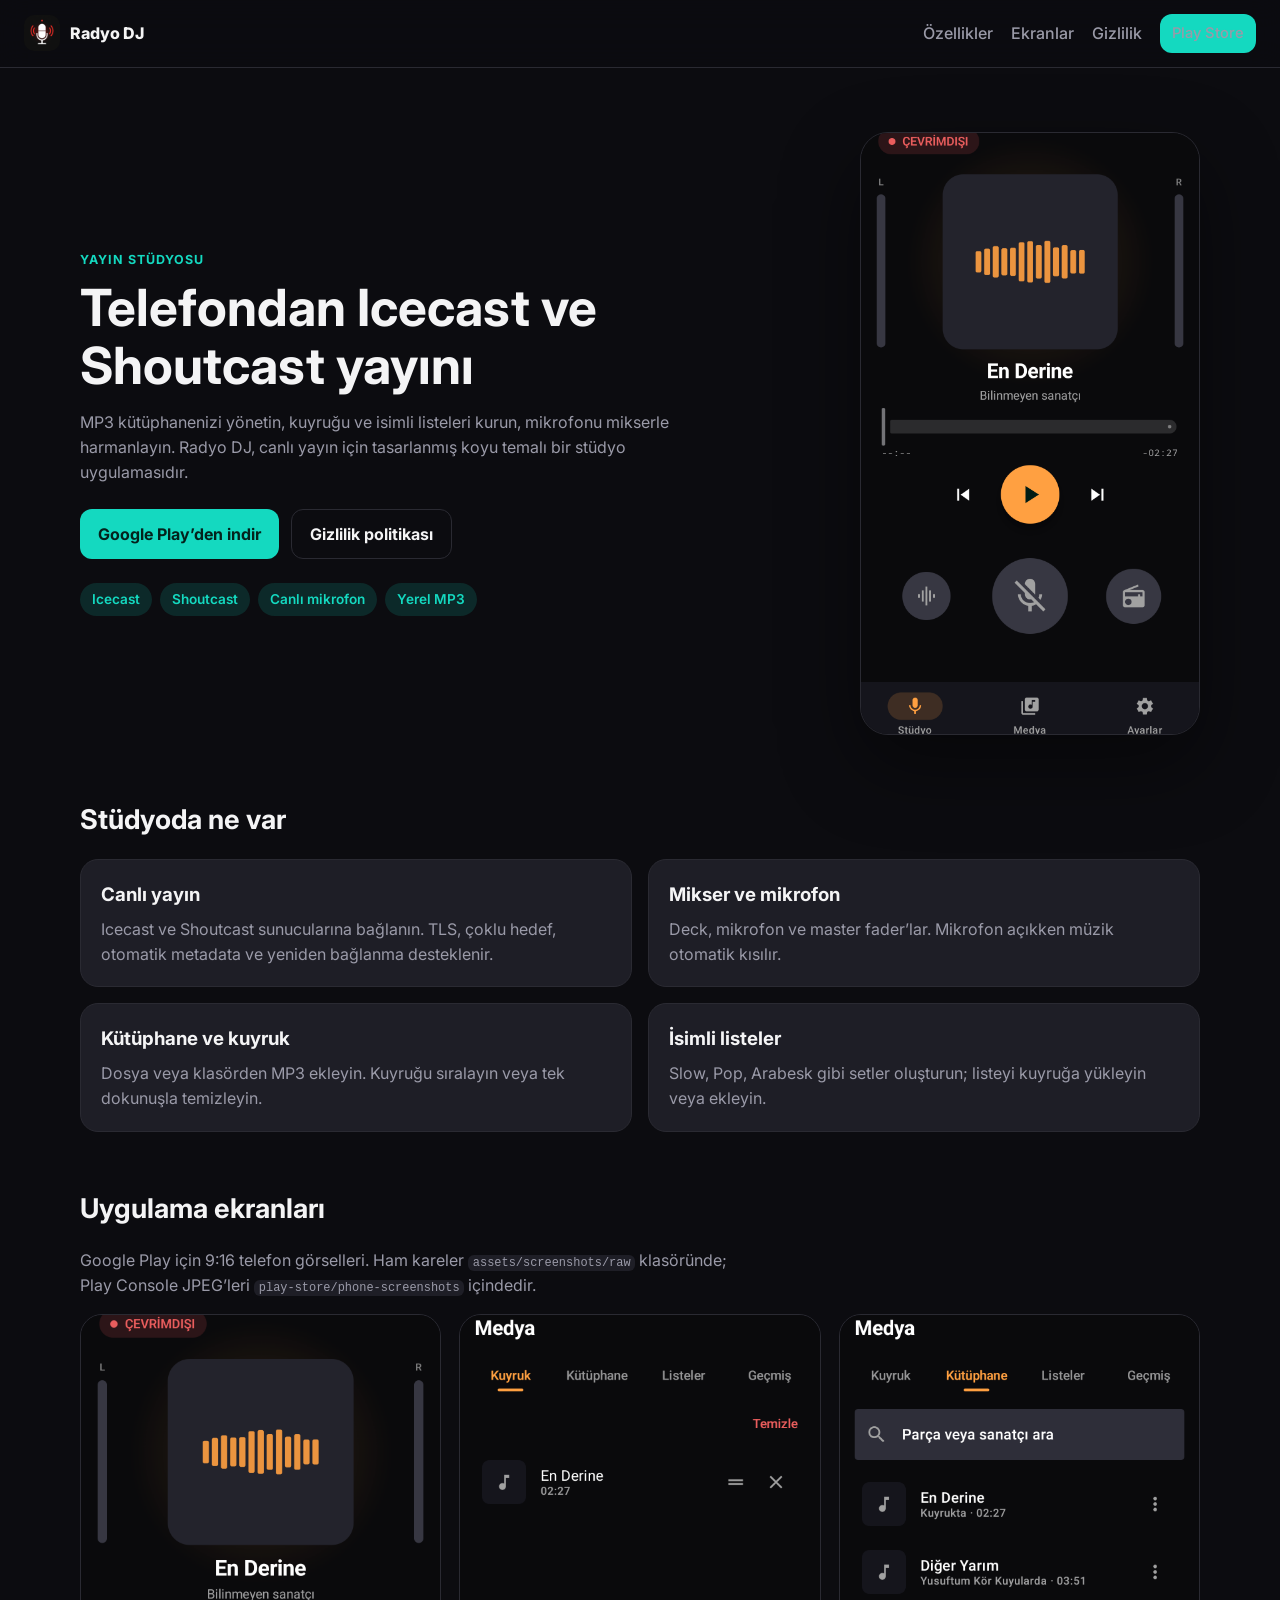
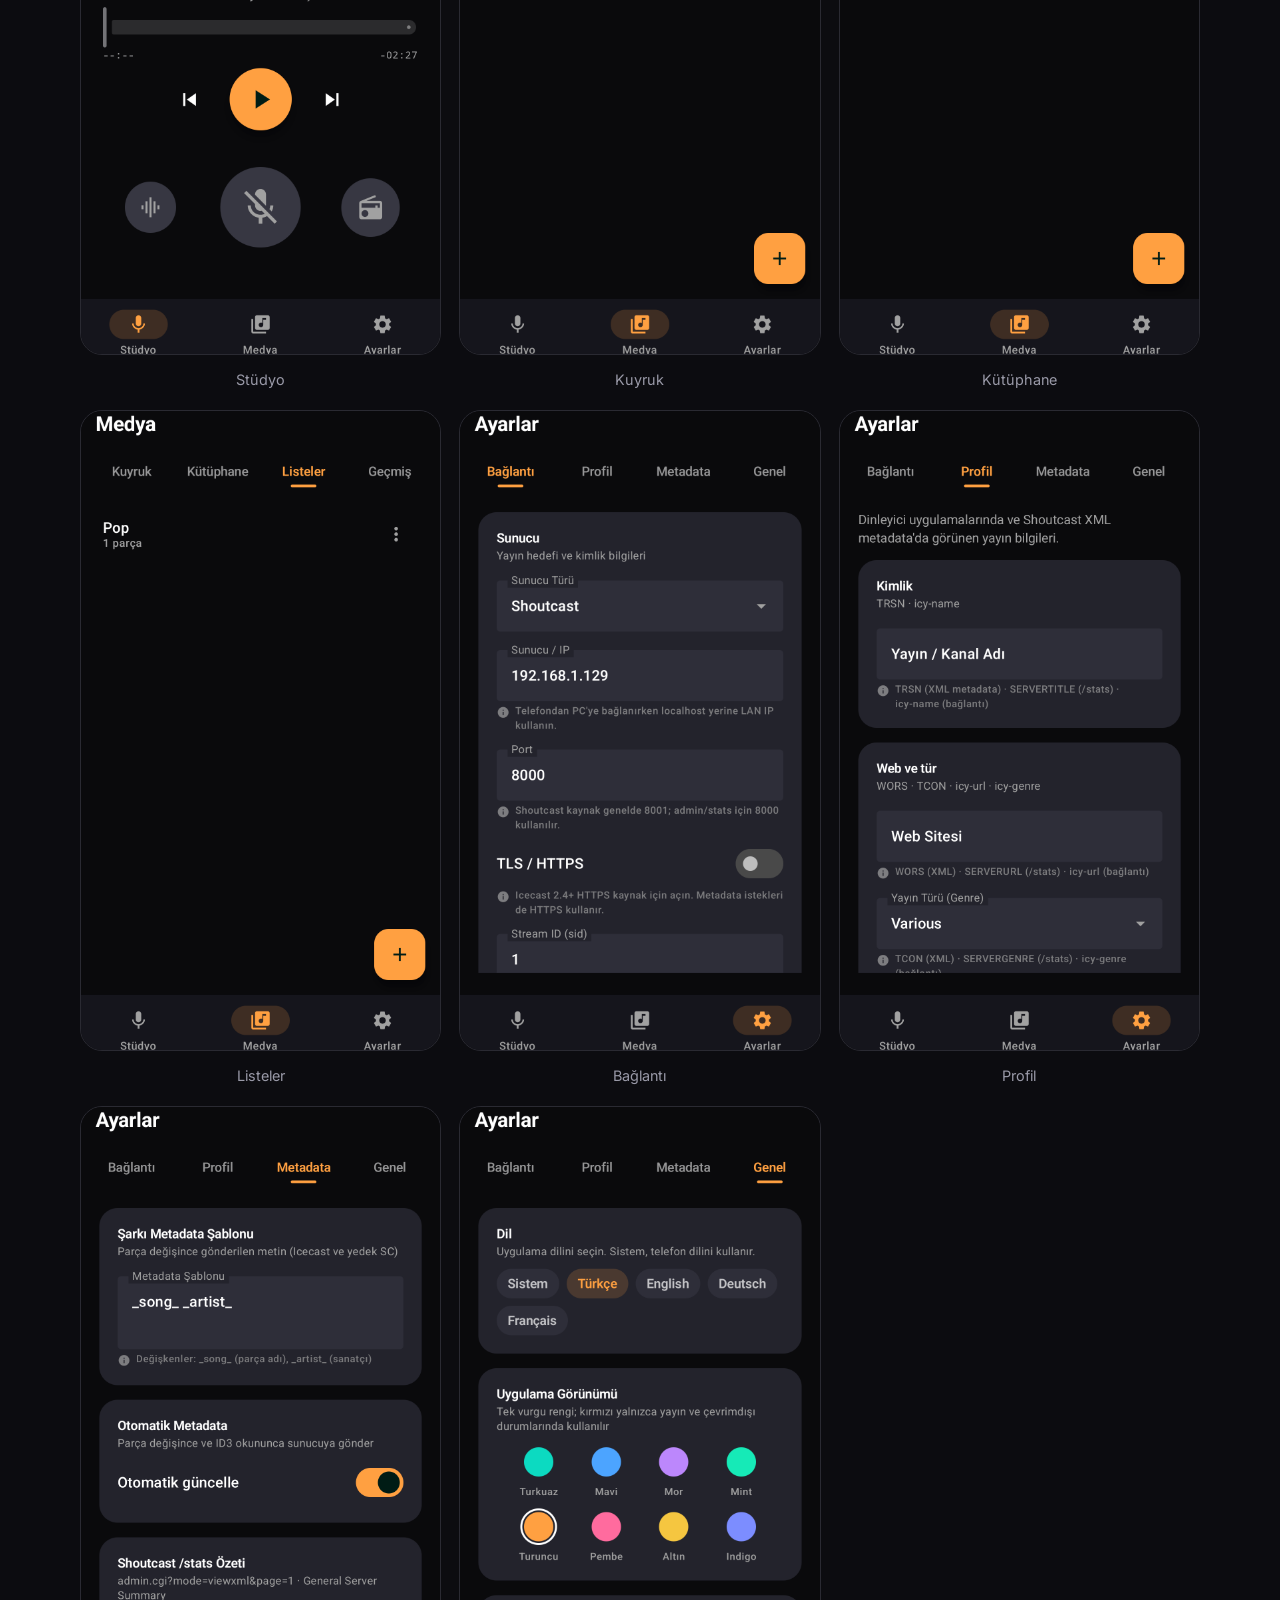
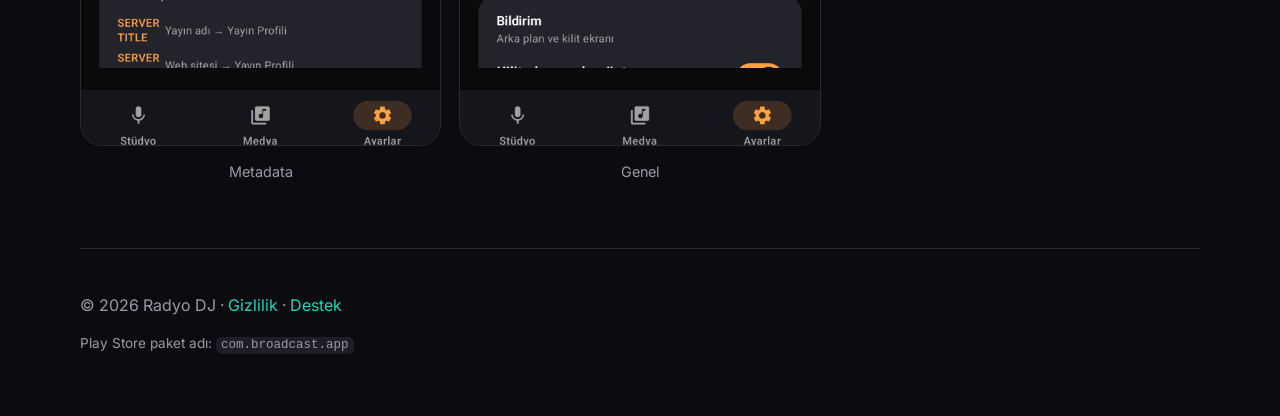
==== index.html @ fffd45af "Add Play Store landing page, privacy policy, and app screenshots. Co-authored-by: Cursor <cursoragen" ====
<!DOCTYPE html>
<html lang="tr">
<head>
  <meta charset="UTF-8" />
  <meta name="viewport" content="width=device-width, initial-scale=1" />
  <title>Radyo DJ — Icecast ve Shoutcast yayın stüdyosu</title>
  <meta name="description" content="Radyo DJ ile telefondan Icecast ve Shoutcast yayını yapın. Kütüphane, kuyruk, isimli listeler, canlı mikrofon ve mikser tek uygulamada." />
  <meta name="theme-color" content="#121214" />
  <link rel="icon" href="assets/brand/icon-round.png" />
  <link rel="apple-touch-icon" href="assets/brand/icon-512.png" />
  <link rel="preconnect" href="https://fonts.googleapis.com" />
  <link rel="preconnect" href="https://fonts.gstatic.com" crossorigin />
  <link href="https://fonts.googleapis.com/css2?family=Inter:wght@400;500;600;700;800&display=swap" rel="stylesheet" />
  <link rel="stylesheet" href="styles.css" />
</head>
<body>
  <header class="nav">
    <a class="brand" href="./">
      <img src="assets/brand/icon-round.png" width="36" height="36" alt="" />
      <span>Radyo DJ</span>
    </a>
    <nav>
      <a href="#ozellikler">Özellikler</a>
      <a href="#ekranlar">Ekranlar</a>
      <a href="privacy.html">Gizlilik</a>
      <a class="btn btn-small" href="#indir">Play Store</a>
    </nav>
  </header>

  <main>
    <section class="hero">
      <div class="hero-copy">
        <p class="eyebrow">Yayın stüdyosu</p>
        <h1>Telefondan Icecast ve Shoutcast yayını</h1>
        <p class="lede">
          MP3 kütüphanenizi yönetin, kuyruğu ve isimli listeleri kurun, mikrofonu mikserle harmanlayın.
          Radyo DJ, canlı yayın için tasarlanmış koyu temalı bir stüdyo uygulamasıdır.
        </p>
        <div class="hero-actions">
          <a class="btn" id="indir" href="https://play.google.com/store/apps/details?id=com.broadcast.app">Google Play’den indir</a>
          <a class="btn btn-ghost" href="privacy.html">Gizlilik politikası</a>
        </div>
        <ul class="pills">
          <li>Icecast</li>
          <li>Shoutcast</li>
          <li>Canlı mikrofon</li>
          <li>Yerel MP3</li>
        </ul>
      </div>
      <div class="hero-art">
        <img src="assets/screenshots/playstore/01-studio.png" alt="Radyo DJ stüdyo ekranı" />
      </div>
    </section>

    <section id="ozellikler" class="features">
      <h2>Stüdyoda ne var</h2>
      <div class="grid">
        <article>
          <h3>Canlı yayın</h3>
          <p>Icecast ve Shoutcast sunucularına bağlanın. TLS, çoklu hedef, otomatik metadata ve yeniden bağlanma desteklenir.</p>
        </article>
        <article>
          <h3>Mikser ve mikrofon</h3>
          <p>Deck, mikrofon ve master fader’lar. Mikrofon açıkken müzik otomatik kısılır.</p>
        </article>
        <article>
          <h3>Kütüphane ve kuyruk</h3>
          <p>Dosya veya klasörden MP3 ekleyin. Kuyruğu sıralayın veya tek dokunuşla temizleyin.</p>
        </article>
        <article>
          <h3>İsimli listeler</h3>
          <p>Slow, Pop, Arabesk gibi setler oluşturun; listeyi kuyruğa yükleyin veya ekleyin.</p>
        </article>
      </div>
    </section>

    <section id="ekranlar" class="shots">
      <h2>Uygulama ekranları</h2>
      <p class="section-lead">Google Play için 9:16 telefon görselleri. Ham kareler <code>assets/screenshots/raw</code> klasöründe; Play Console JPEG’leri <code>play-store/phone-screenshots</code> içindedir.</p>
      <div class="shot-row">
        <figure>
          <img src="assets/screenshots/playstore/01-studio.png" alt="Stüdyo" />
          <figcaption>Stüdyo</figcaption>
        </figure>
        <figure>
          <img src="assets/screenshots/playstore/02-media-queue.png" alt="Kuyruk" />
          <figcaption>Kuyruk</figcaption>
        </figure>
        <figure>
          <img src="assets/screenshots/playstore/03-library.png" alt="Kütüphane" />
          <figcaption>Kütüphane</figcaption>
        </figure>
        <figure>
          <img src="assets/screenshots/playstore/04-lists.png" alt="Listeler" />
          <figcaption>Listeler</figcaption>
        </figure>
        <figure>
          <img src="assets/screenshots/playstore/06-settings-connection.png" alt="Bağlantı ayarları" />
          <figcaption>Bağlantı</figcaption>
        </figure>
        <figure>
          <img src="assets/screenshots/playstore/07-settings-profile.png" alt="Yayın profili" />
          <figcaption>Profil</figcaption>
        </figure>
        <figure>
          <img src="assets/screenshots/playstore/08-settings-metadata.png" alt="Metadata" />
          <figcaption>Metadata</figcaption>
        </figure>
        <figure>
          <img src="assets/screenshots/playstore/09-settings-general.png" alt="Genel ayarlar" />
          <figcaption>Genel</figcaption>
        </figure>
      </div>
    </section>
  </main>

  <footer>
    <p>© <span id="y"></span> Radyo DJ · <a href="privacy.html">Gizlilik</a> · <a href="support.html">Destek</a></p>
    <p class="fine">Play Store paket adı: <code>com.broadcast.app</code></p>
  </footer>
  <script>document.getElementById("y").textContent = new Date().getFullYear()</script>
</body>
</html>
---- styles.css ----
:root {
  --bg: #0c0c10;
  --surface: #16161c;
  --card: #1e1e26;
  --line: #2a2a32;
  --text: #f4f4f5;
  --muted: #9a9aa8;
  --accent: #14d9c0;
  --accent-dim: rgba(20, 217, 192, 0.14);
  --danger: #e85d5d;
  --radius: 18px;
  --max: 1120px;
}

* { box-sizing: border-box; }
html { scroll-behavior: smooth; }
body {
  margin: 0;
  font-family: Inter, system-ui, -apple-system, sans-serif;
  background: var(--bg);
  color: var(--text);
  line-height: 1.55;
}

a { color: var(--accent); text-decoration: none; }
a:hover { text-decoration: underline; }
code {
  font-size: 0.92em;
  background: var(--card);
  padding: 0.1em 0.4em;
  border-radius: 6px;
}

.nav {
  position: sticky;
  top: 0;
  z-index: 10;
  display: flex;
  align-items: center;
  justify-content: space-between;
  gap: 16px;
  padding: 14px 24px;
  background: rgba(12, 12, 16, 0.88);
  backdrop-filter: blur(16px);
  border-bottom: 1px solid var(--line);
}
.brand {
  display: flex;
  align-items: center;
  gap: 10px;
  color: var(--text);
  font-weight: 800;
  text-decoration: none;
}
.brand img { border-radius: 10px; }
.nav nav { display: flex; align-items: center; gap: 18px; flex-wrap: wrap; }
.nav nav a { color: var(--muted); font-weight: 500; text-decoration: none; }
.nav nav a:hover { color: var(--text); }

.btn {
  display: inline-flex;
  align-items: center;
  justify-content: center;
  background: var(--accent);
  color: #04221c;
  font-weight: 700;
  padding: 12px 18px;
  border-radius: 12px;
  text-decoration: none;
}
.btn:hover { filter: brightness(1.06); text-decoration: none; }
.btn-ghost {
  background: transparent;
  color: var(--text);
  border: 1px solid var(--line);
}
.btn-small { padding: 8px 12px; font-size: 0.92rem; }

.hero, .features, .shots, .prose, footer {
  width: min(var(--max), calc(100% - 40px));
  margin: 0 auto;
}
.hero {
  display: grid;
  grid-template-columns: 1.1fr 0.9fr;
  gap: 48px;
  align-items: center;
  padding: 64px 0 40px;
}
.eyebrow {
  color: var(--accent);
  font-weight: 700;
  letter-spacing: 0.08em;
  text-transform: uppercase;
  font-size: 0.78rem;
  margin: 0 0 10px;
}
h1 { font-size: clamp(2rem, 4vw, 3.2rem); line-height: 1.12; margin: 0 0 16px; }
h2 { font-size: 1.7rem; margin: 0 0 18px; }
h3 { margin: 0 0 8px; }
.lede, .section-lead { color: var(--muted); max-width: 42rem; }
.hero-actions { display: flex; flex-wrap: wrap; gap: 12px; margin: 24px 0; }
.pills { display: flex; flex-wrap: wrap; gap: 8px; padding: 0; margin: 0; list-style: none; }
.pills li {
  background: var(--accent-dim);
  color: var(--accent);
  border-radius: 999px;
  padding: 6px 12px;
  font-size: 0.85rem;
  font-weight: 600;
}
.hero-art img {
  width: 100%;
  max-width: 340px;
  display: block;
  margin-left: auto;
  border-radius: 28px;
  border: 1px solid var(--line);
  box-shadow: 0 30px 80px rgba(0, 0, 0, 0.45);
}

.features { padding: 24px 0 48px; }
.grid {
  display: grid;
  grid-template-columns: repeat(2, 1fr);
  gap: 16px;
}
.grid article {
  background: var(--card);
  border: 1px solid var(--line);
  border-radius: var(--radius);
  padding: 20px;
}
.grid p { margin: 0; color: var(--muted); }

.shots { padding: 8px 0 64px; }
.shot-row {
  display: grid;
  grid-template-columns: repeat(3, 1fr);
  gap: 18px;
}
.shot-row figure { margin: 0; }
.shot-row img {
  width: 100%;
  border-radius: 22px;
  border: 1px solid var(--line);
  background: var(--surface);
}
figcaption {
  text-align: center;
  color: var(--muted);
  font-size: 0.9rem;
  margin-top: 8px;
}

.prose {
  padding: 48px 0 72px;
  max-width: 760px;
}
.prose h1 { font-size: 2.2rem; }
.prose h2 { margin-top: 32px; }
.prose p, .prose li { color: var(--muted); }
.prose ul { padding-left: 1.2rem; }

footer {
  padding: 28px 0 48px;
  border-top: 1px solid var(--line);
  color: var(--muted);
}
.fine { font-size: 0.85rem; }

@media (max-width: 860px) {
  .hero, .shot-row, .grid { grid-template-columns: 1fr; }
  .hero-art img { margin: 0 auto; }
  .nav nav a:not(.btn) { display: none; }
}
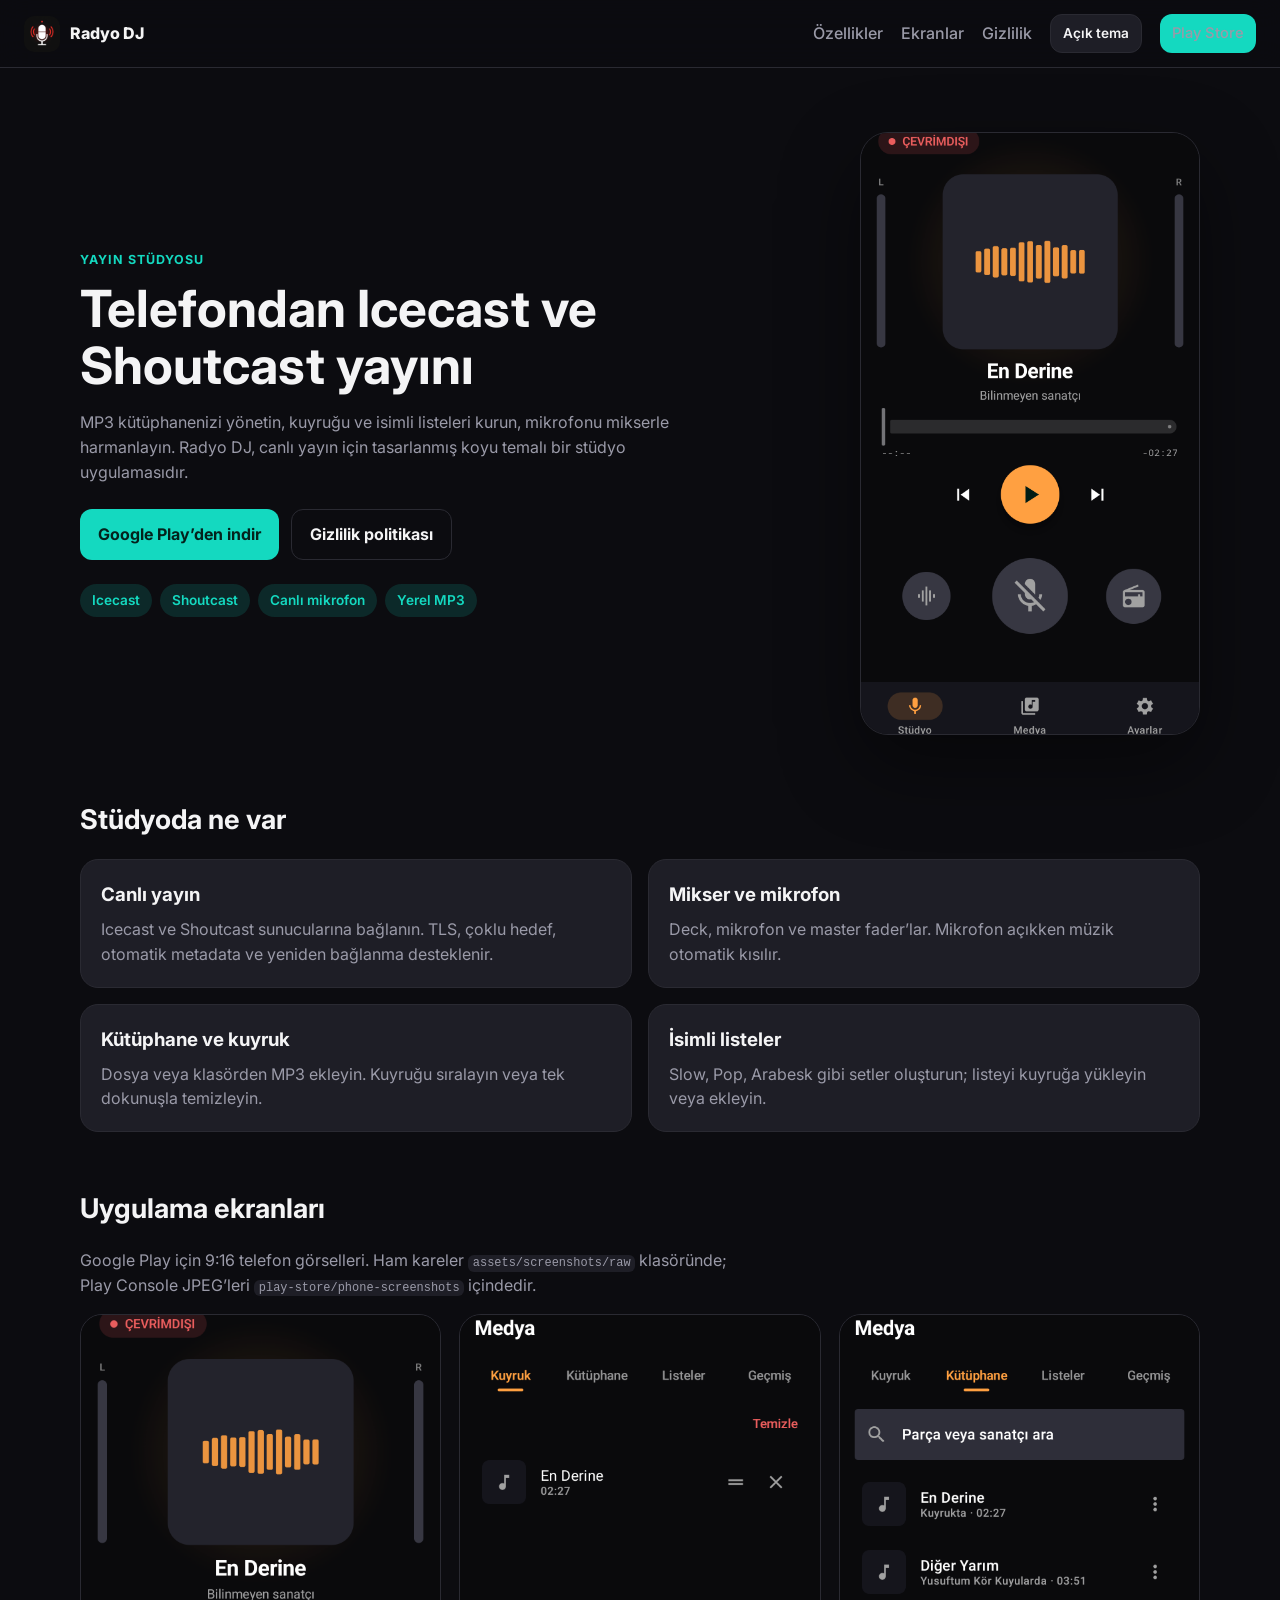
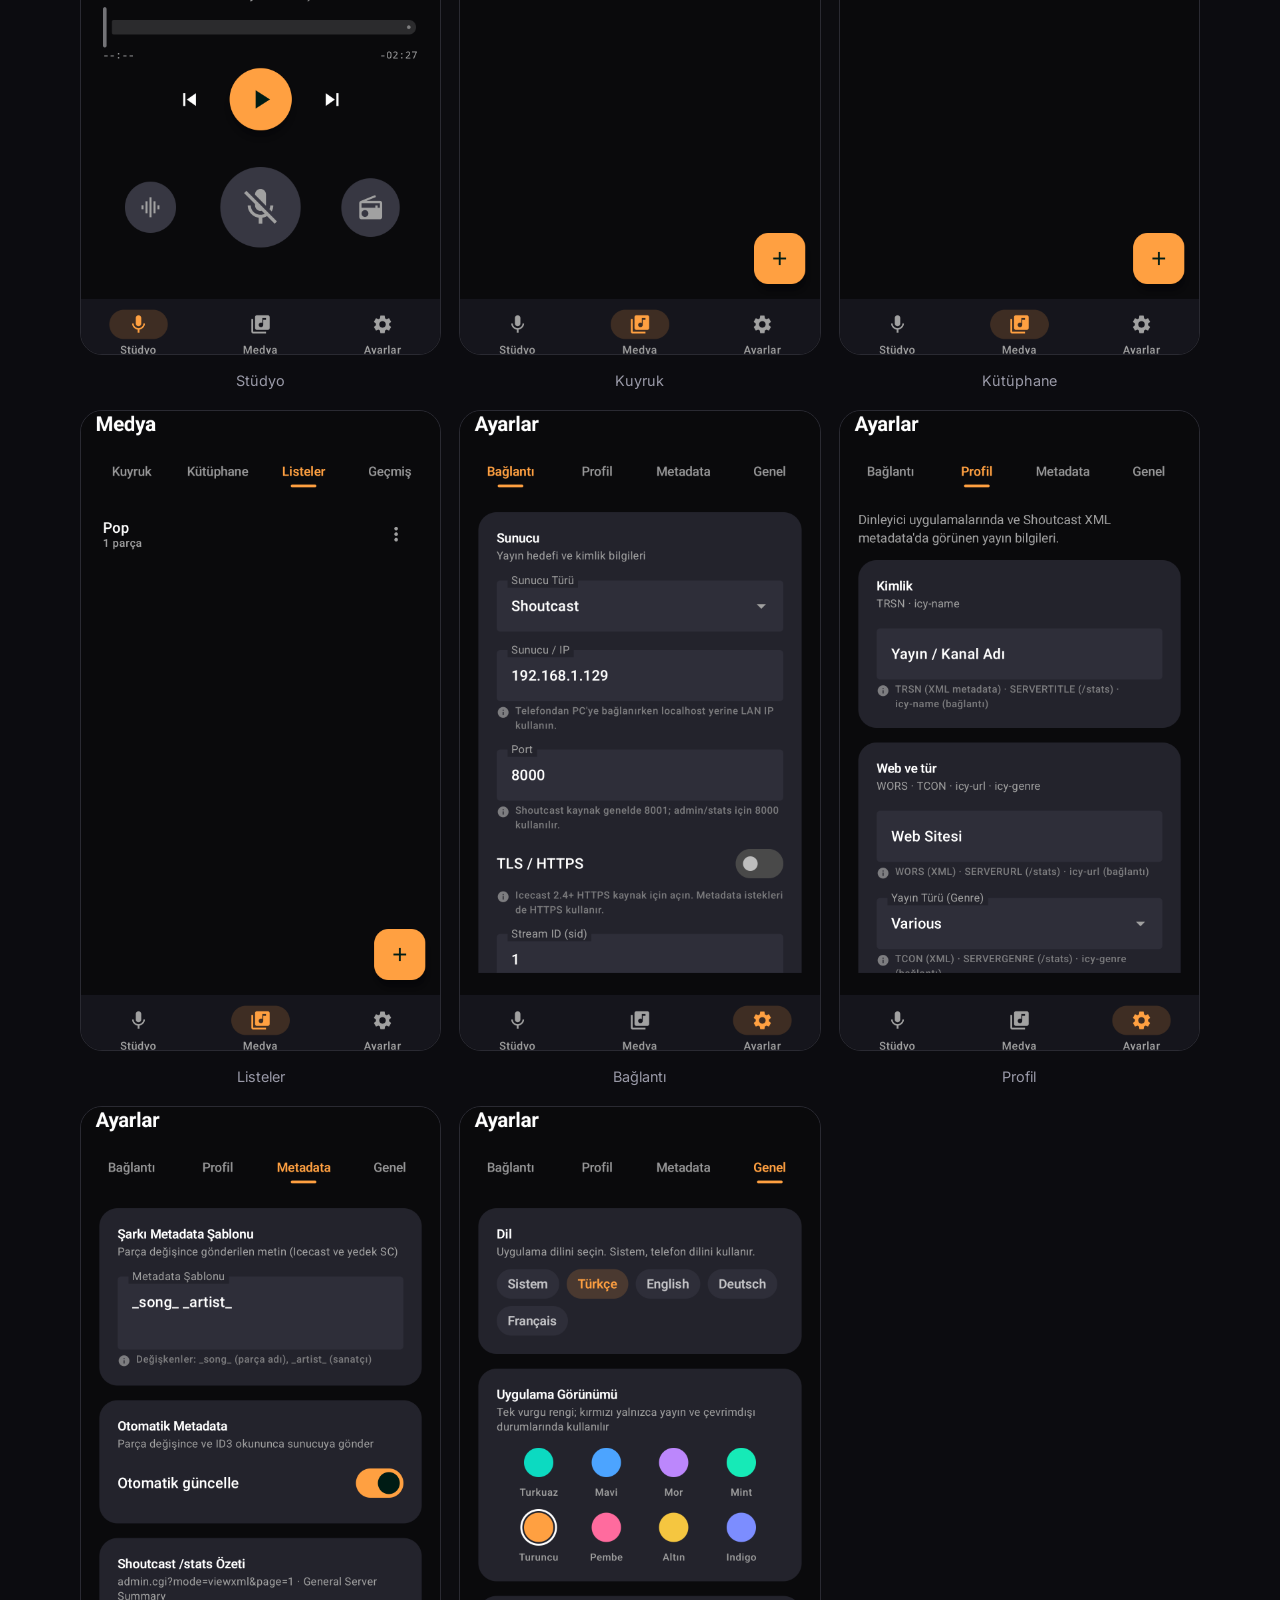
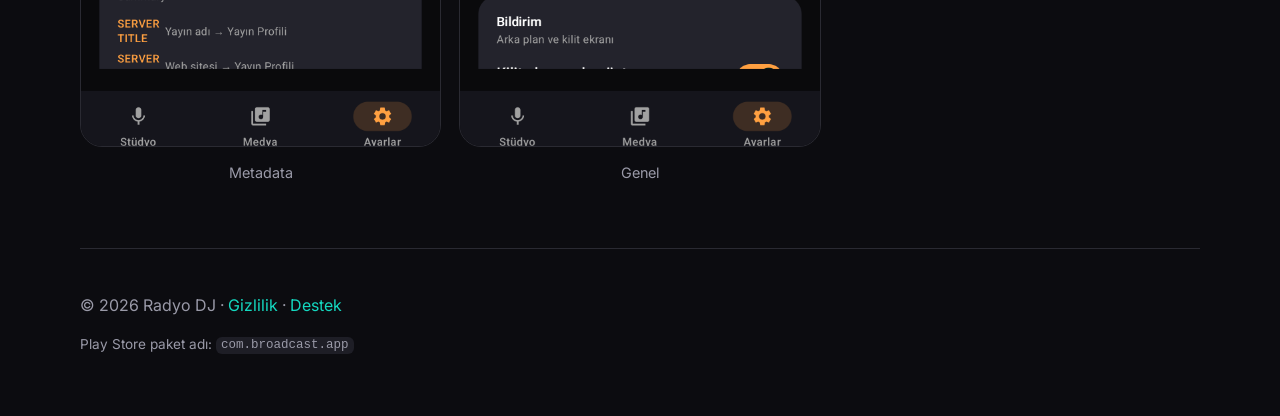
==== commit 0b633501: "Improve landing page UX, SEO, and theme support. Direct Play Store links, lazy-loaded screenshots, O" ====
--- a/index.html
+++ b/index.html
@@ -1,29 +1,47 @@
 <!DOCTYPE html>
-<html lang="tr">
+<html lang="tr" data-theme="dark">
 <head>
   <meta charset="UTF-8" />
   <meta name="viewport" content="width=device-width, initial-scale=1" />
   <title>Radyo DJ — Icecast ve Shoutcast yayın stüdyosu</title>
   <meta name="description" content="Radyo DJ ile telefondan Icecast ve Shoutcast yayını yapın. Kütüphane, kuyruk, isimli listeler, canlı mikrofon ve mikser tek uygulamada." />
   <meta name="theme-color" content="#121214" />
+  <meta property="og:title" content="Radyo DJ — Icecast ve Shoutcast yayın stüdyosu" />
+  <meta property="og:description" content="Radyo DJ ile telefondan Icecast ve Shoutcast yayını yapın. Kütüphane, kuyruk, isimli listeler, canlı mikrofon ve mikser tek uygulamada." />
+  <meta property="og:type" content="website" />
+  <meta property="og:image" content="https://akibrahim5481.github.io/EUDjBroadcaster/assets/brand/icon-512.png" />
   <link rel="icon" href="assets/brand/icon-round.png" />
   <link rel="apple-touch-icon" href="assets/brand/icon-512.png" />
   <link rel="preconnect" href="https://fonts.googleapis.com" />
   <link rel="preconnect" href="https://fonts.gstatic.com" crossorigin />
   <link href="https://fonts.googleapis.com/css2?family=Inter:wght@400;500;600;700;800&display=swap" rel="stylesheet" />
   <link rel="stylesheet" href="styles.css" />
+  <script>
+    (function () {
+      try {
+        var theme = localStorage.getItem("theme");
+        if (theme === "light" || theme === "dark") {
+          document.documentElement.setAttribute("data-theme", theme);
+        }
+      } catch (e) { /* ignore */ }
+    })();
+  </script>
 </head>
 <body>
   <header class="nav">
     <a class="brand" href="./">
-      <img src="assets/brand/icon-round.png" width="36" height="36" alt="" />
+      <img src="assets/brand/icon-round.png" width="36" height="36" alt="Radyo DJ Logo" />
       <span>Radyo DJ</span>
     </a>
     <nav>
       <a href="#ozellikler">Özellikler</a>
       <a href="#ekranlar">Ekranlar</a>
       <a href="privacy.html">Gizlilik</a>
-      <a class="btn btn-small" href="#indir">Play Store</a>
+      <button type="button" class="theme-toggle" id="theme-toggle" aria-pressed="false">Açık tema</button>
+      <a class="btn btn-small"
+         href="https://play.google.com/store/apps/details?id=com.broadcast.app"
+         target="_blank"
+         rel="noopener noreferrer">Play Store</a>
     </nav>
   </header>
 
@@ -37,7 +55,11 @@
           Radyo DJ, canlı yayın için tasarlanmış koyu temalı bir stüdyo uygulamasıdır.
         </p>
         <div class="hero-actions">
-          <a class="btn" id="indir" href="https://play.google.com/store/apps/details?id=com.broadcast.app">Google Play’den indir</a>
+          <a class="btn"
+             id="indir"
+             href="https://play.google.com/store/apps/details?id=com.broadcast.app"
+             target="_blank"
+             rel="noopener noreferrer">Google Play’den indir</a>
           <a class="btn btn-ghost" href="privacy.html">Gizlilik politikası</a>
         </div>
         <ul class="pills">
@@ -79,35 +101,35 @@
       <p class="section-lead">Google Play için 9:16 telefon görselleri. Ham kareler <code>assets/screenshots/raw</code> klasöründe; Play Console JPEG’leri <code>play-store/phone-screenshots</code> içindedir.</p>
       <div class="shot-row">
         <figure>
-          <img src="assets/screenshots/playstore/01-studio.png" alt="Stüdyo" />
+          <img src="assets/screenshots/playstore/01-studio.png" alt="Stüdyo" loading="lazy" />
           <figcaption>Stüdyo</figcaption>
         </figure>
         <figure>
-          <img src="assets/screenshots/playstore/02-media-queue.png" alt="Kuyruk" />
+          <img src="assets/screenshots/playstore/02-media-queue.png" alt="Kuyruk" loading="lazy" />
           <figcaption>Kuyruk</figcaption>
         </figure>
         <figure>
-          <img src="assets/screenshots/playstore/03-library.png" alt="Kütüphane" />
+          <img src="assets/screenshots/playstore/03-library.png" alt="Kütüphane" loading="lazy" />
           <figcaption>Kütüphane</figcaption>
         </figure>
         <figure>
-          <img src="assets/screenshots/playstore/04-lists.png" alt="Listeler" />
+          <img src="assets/screenshots/playstore/04-lists.png" alt="Listeler" loading="lazy" />
           <figcaption>Listeler</figcaption>
         </figure>
         <figure>
-          <img src="assets/screenshots/playstore/06-settings-connection.png" alt="Bağlantı ayarları" />
+          <img src="assets/screenshots/playstore/06-settings-connection.png" alt="Bağlantı ayarları" loading="lazy" />
           <figcaption>Bağlantı</figcaption>
         </figure>
         <figure>
-          <img src="assets/screenshots/playstore/07-settings-profile.png" alt="Yayın profili" />
+          <img src="assets/screenshots/playstore/07-settings-profile.png" alt="Yayın profili" loading="lazy" />
           <figcaption>Profil</figcaption>
         </figure>
         <figure>
-          <img src="assets/screenshots/playstore/08-settings-metadata.png" alt="Metadata" />
+          <img src="assets/screenshots/playstore/08-settings-metadata.png" alt="Metadata" loading="lazy" />
           <figcaption>Metadata</figcaption>
         </figure>
         <figure>
-          <img src="assets/screenshots/playstore/09-settings-general.png" alt="Genel ayarlar" />
+          <img src="assets/screenshots/playstore/09-settings-general.png" alt="Genel ayarlar" loading="lazy" />
           <figcaption>Genel</figcaption>
         </figure>
       </div>
@@ -118,6 +140,41 @@
     <p>© <span id="y"></span> Radyo DJ · <a href="privacy.html">Gizlilik</a> · <a href="support.html">Destek</a></p>
     <p class="fine">Play Store paket adı: <code>com.broadcast.app</code></p>
   </footer>
-  <script>document.getElementById("y").textContent = new Date().getFullYear()</script>
+  <script>
+    document.addEventListener("DOMContentLoaded", function () {
+      var year = document.getElementById("y");
+      if (year) {
+        year.textContent = new Date().getFullYear();
+      }
+
+      var root = document.documentElement;
+      var toggle = document.getElementById("theme-toggle");
+
+      function labelFor(theme) {
+        return theme === "light" ? "Koyu tema" : "Açık tema";
+      }
+
+      function applyTheme(theme) {
+        root.setAttribute("data-theme", theme);
+        try {
+          localStorage.setItem("theme", theme);
+        } catch (e) { /* ignore */ }
+        if (toggle) {
+          toggle.textContent = labelFor(theme);
+          toggle.setAttribute("aria-pressed", theme === "light" ? "true" : "false");
+        }
+      }
+
+      var current = root.getAttribute("data-theme") || "dark";
+      applyTheme(current === "light" ? "light" : "dark");
+
+      if (toggle) {
+        toggle.addEventListener("click", function () {
+          var next = root.getAttribute("data-theme") === "light" ? "dark" : "light";
+          applyTheme(next);
+        });
+      }
+    });
+  </script>
 </body>
 </html>
--- a/styles.css
+++ b/styles.css
@@ -1,4 +1,5 @@
-:root {
+:root,
+[data-theme="dark"] {
   --bg: #0c0c10;
   --surface: #16161c;
   --card: #1e1e26;
@@ -7,19 +8,40 @@
   --muted: #9a9aa8;
   --accent: #14d9c0;
   --accent-dim: rgba(20, 217, 192, 0.14);
+  --on-accent: #04221c;
+  --nav-bg: rgba(12, 12, 16, 0.88);
   --danger: #e85d5d;
   --radius: 18px;
   --max: 1120px;
 }
 
+[data-theme="light"] {
+  --bg: #f3f4f6;
+  --surface: #ffffff;
+  --card: #ffffff;
+  --line: #e2e4ea;
+  --text: #16161c;
+  --muted: #5c5c6b;
+  --accent: #0d9d8c;
+  --accent-dim: rgba(13, 157, 140, 0.14);
+  --on-accent: #04221c;
+  --nav-bg: rgba(243, 244, 246, 0.92);
+  --danger: #c44545;
+}
+
 * { box-sizing: border-box; }
-html { scroll-behavior: smooth; }
+html {
+  scroll-behavior: smooth;
+  color-scheme: dark;
+}
+[data-theme="light"] { color-scheme: light; }
 body {
   margin: 0;
   font-family: Inter, system-ui, -apple-system, sans-serif;
   background: var(--bg);
   color: var(--text);
   line-height: 1.55;
+  transition: background 0.2s ease, color 0.2s ease;
 }
 
 a { color: var(--accent); text-decoration: none; }
@@ -40,7 +62,7 @@
   justify-content: space-between;
   gap: 16px;
   padding: 14px 24px;
-  background: rgba(12, 12, 16, 0.88);
+  background: var(--nav-bg);
   backdrop-filter: blur(16px);
   border-bottom: 1px solid var(--line);
 }
@@ -62,7 +84,7 @@
   align-items: center;
   justify-content: center;
   background: var(--accent);
-  color: #04221c;
+  color: var(--on-accent);
   font-weight: 700;
   padding: 12px 18px;
   border-radius: 12px;
@@ -75,6 +97,23 @@
   border: 1px solid var(--line);
 }
 .btn-small { padding: 8px 12px; font-size: 0.92rem; }
+
+.theme-toggle {
+  border: 1px solid var(--line);
+  background: var(--card);
+  color: var(--text);
+  border-radius: 12px;
+  padding: 8px 12px;
+  font: inherit;
+  font-weight: 600;
+  font-size: 0.85rem;
+  cursor: pointer;
+}
+.theme-toggle:hover { border-color: var(--accent); }
+.theme-toggle:focus-visible {
+  outline: 2px solid var(--accent);
+  outline-offset: 2px;
+}
 
 .hero, .features, .shots, .prose, footer {
   width: min(var(--max), calc(100% - 40px));
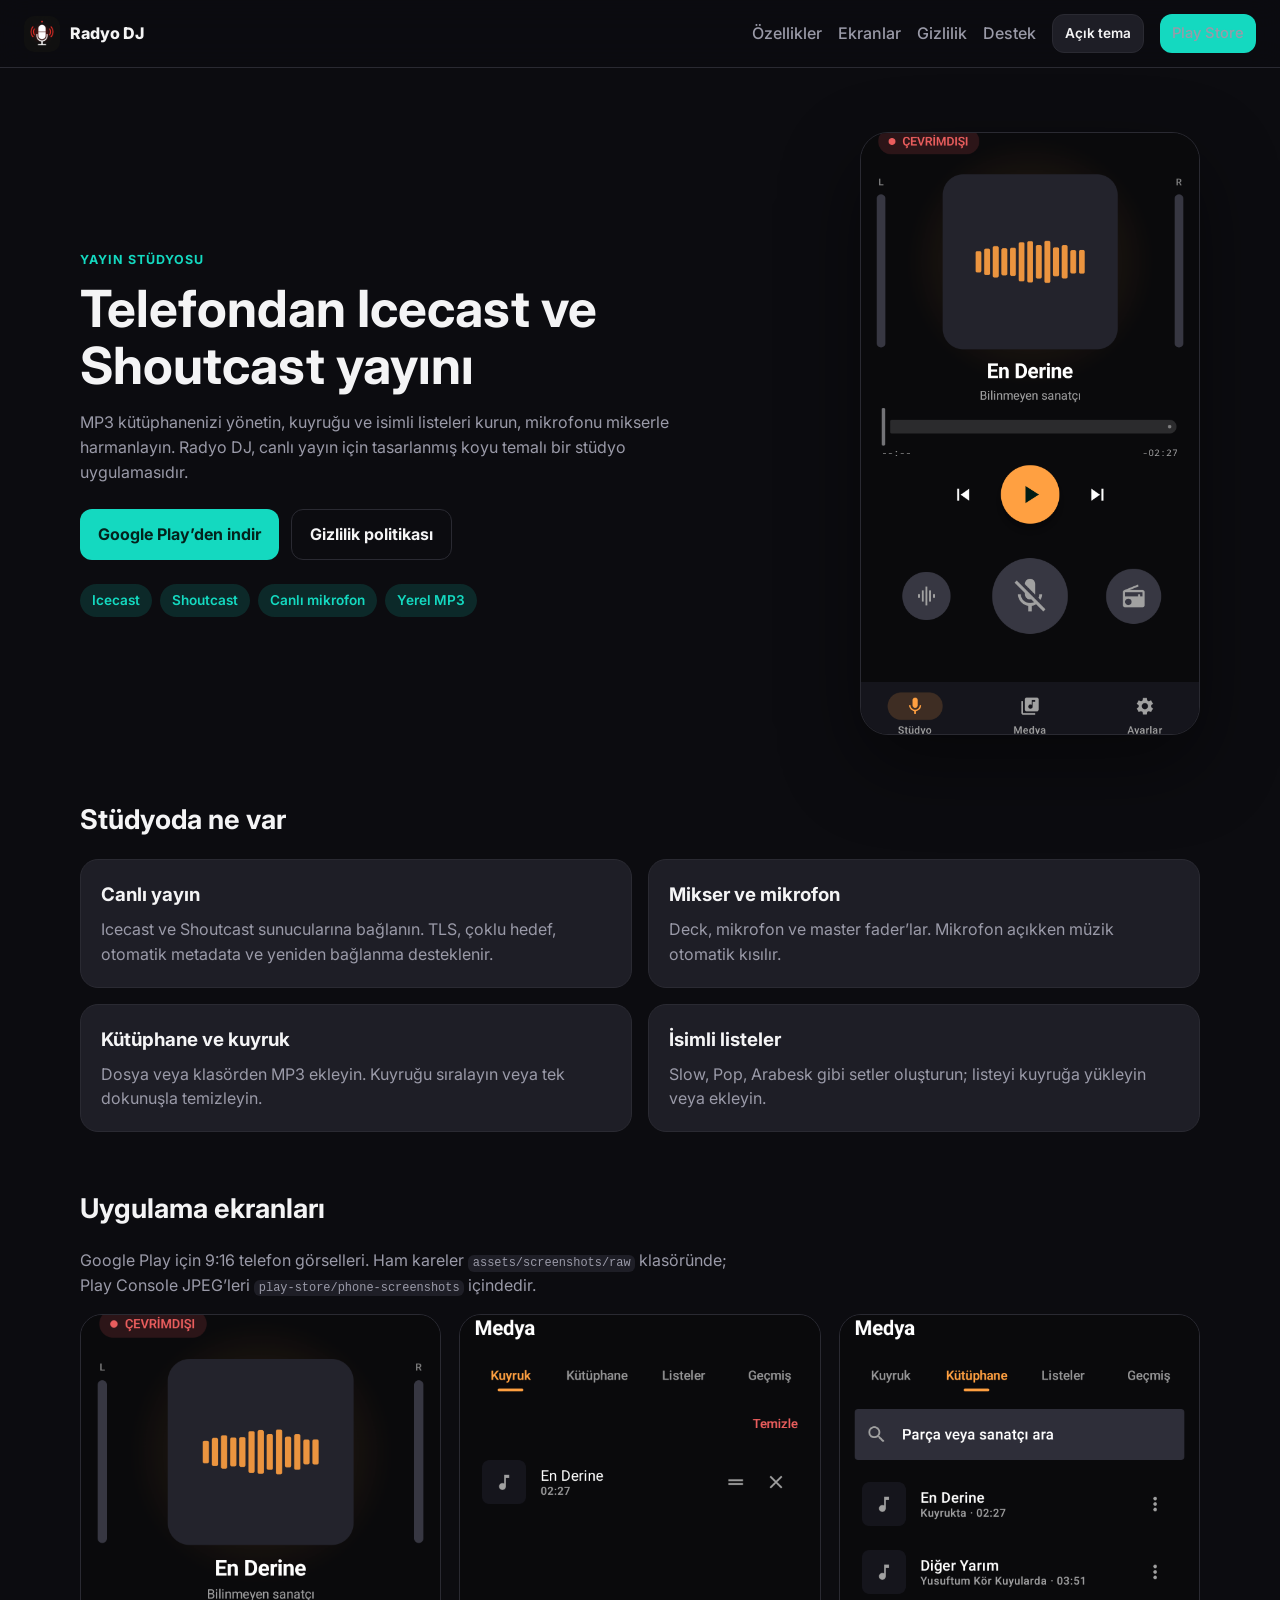
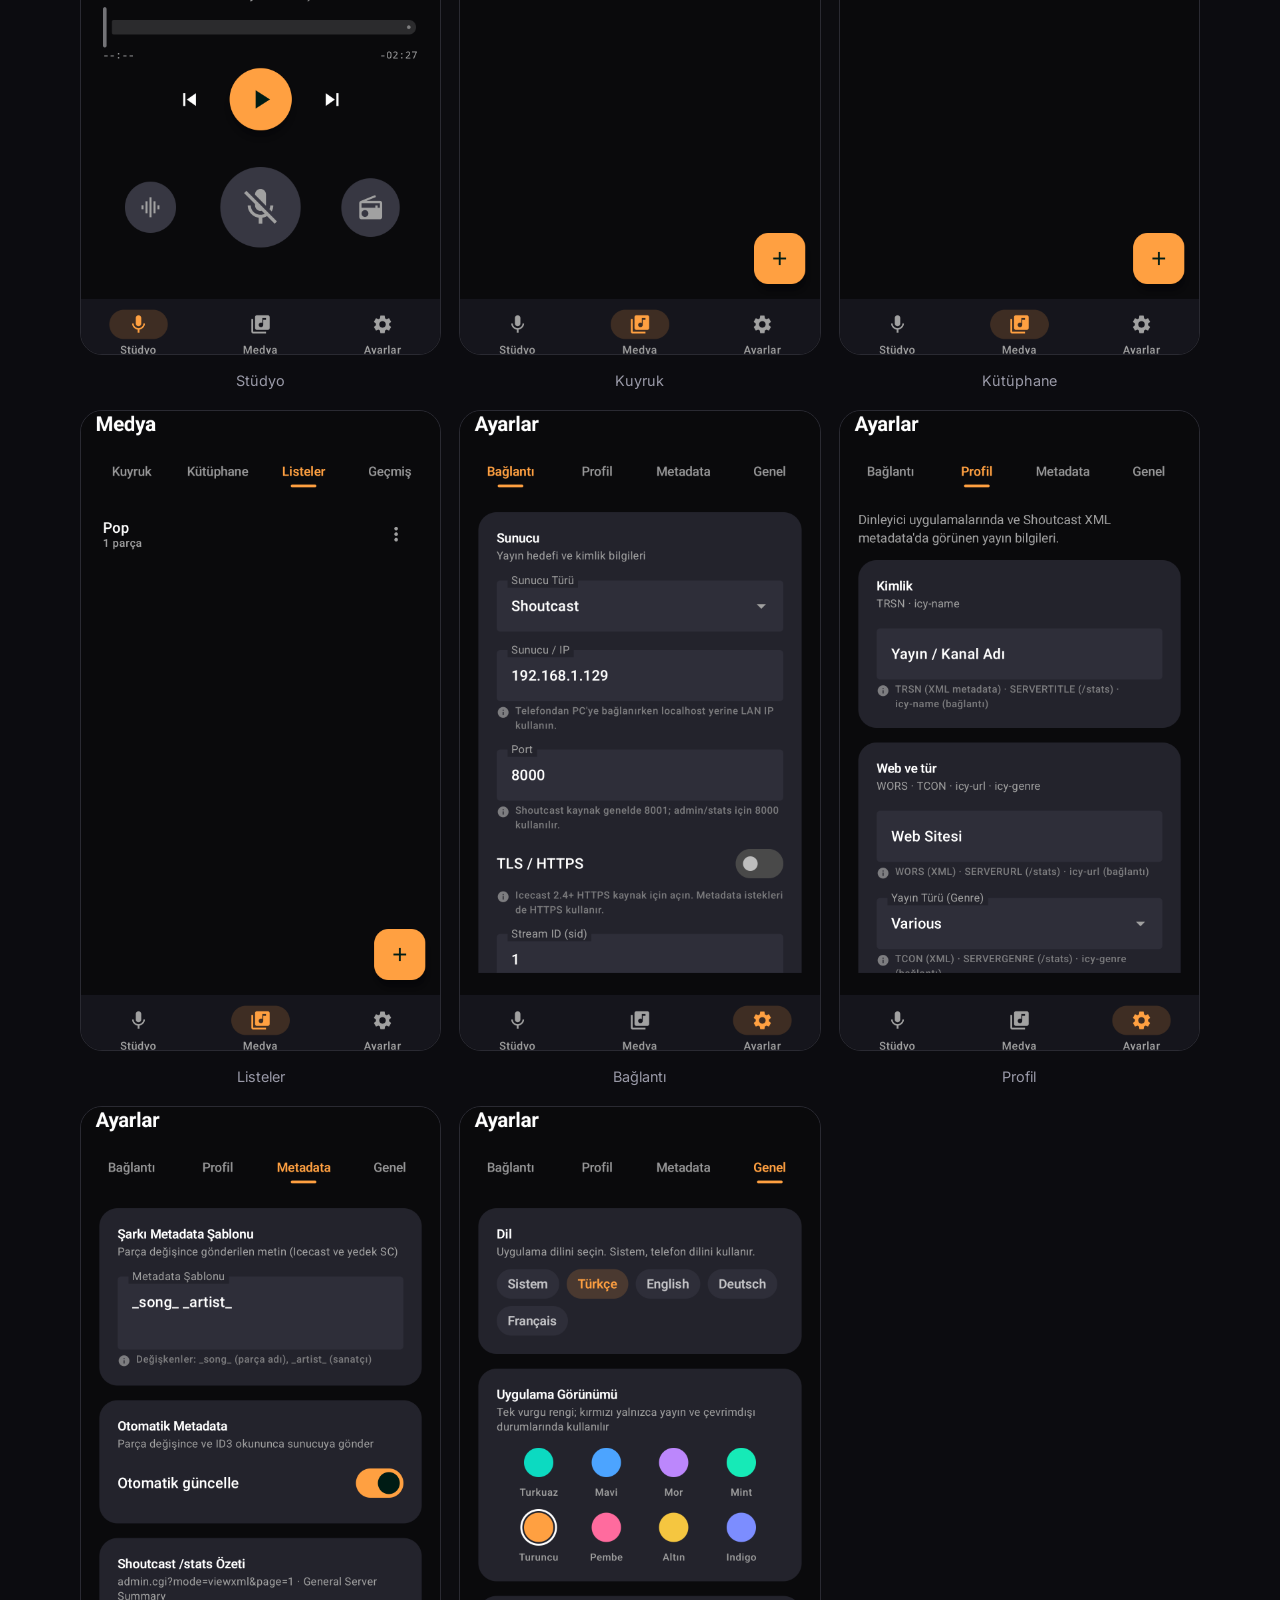
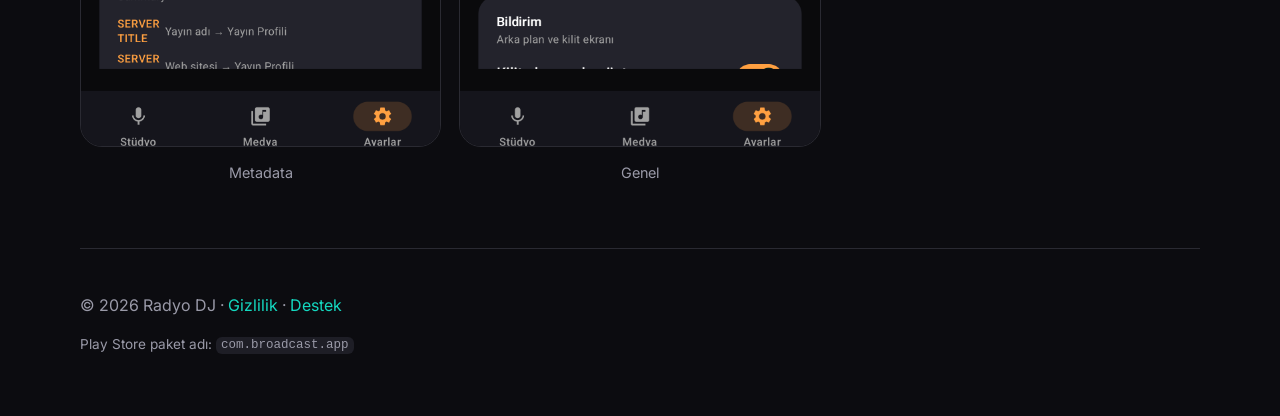
==== commit 09fa760b: "Unify site navigation and stop the header from overflowing on small screens. The same menu is now on" ====
--- a/index.html
+++ b/index.html
@@ -15,29 +15,21 @@
   <link rel="preconnect" href="https://fonts.googleapis.com" />
   <link rel="preconnect" href="https://fonts.gstatic.com" crossorigin />
   <link href="https://fonts.googleapis.com/css2?family=Inter:wght@400;500;600;700;800&display=swap" rel="stylesheet" />
-  <link rel="stylesheet" href="styles.css" />
-  <script>
-    (function () {
-      try {
-        var theme = localStorage.getItem("theme");
-        if (theme === "light" || theme === "dark") {
-          document.documentElement.setAttribute("data-theme", theme);
-        }
-      } catch (e) { /* ignore */ }
-    })();
-  </script>
+  <link rel="stylesheet" href="styles.css?v=3" />
+  <script src="theme.js?v=3"></script>
 </head>
 <body>
   <header class="nav">
-    <a class="brand" href="./">
+    <a class="brand" href="index.html">
       <img src="assets/brand/icon-round.png" width="36" height="36" alt="Radyo DJ Logo" />
       <span>Radyo DJ</span>
     </a>
     <nav>
-      <a href="#ozellikler">Özellikler</a>
-      <a href="#ekranlar">Ekranlar</a>
+      <a href="index.html#ozellikler">Özellikler</a>
+      <a href="index.html#ekranlar">Ekranlar</a>
       <a href="privacy.html">Gizlilik</a>
-      <button type="button" class="theme-toggle" id="theme-toggle" aria-pressed="false">Açık tema</button>
+      <a href="support.html">Destek</a>
+      <button type="button" class="theme-toggle" id="theme-toggle" aria-pressed="false" onclick="toggleTheme()">Açık tema</button>
       <a class="btn btn-small"
          href="https://play.google.com/store/apps/details?id=com.broadcast.app"
          target="_blank"
@@ -140,41 +132,5 @@
     <p>© <span id="y"></span> Radyo DJ · <a href="privacy.html">Gizlilik</a> · <a href="support.html">Destek</a></p>
     <p class="fine">Play Store paket adı: <code>com.broadcast.app</code></p>
   </footer>
-  <script>
-    document.addEventListener("DOMContentLoaded", function () {
-      var year = document.getElementById("y");
-      if (year) {
-        year.textContent = new Date().getFullYear();
-      }
-
-      var root = document.documentElement;
-      var toggle = document.getElementById("theme-toggle");
-
-      function labelFor(theme) {
-        return theme === "light" ? "Koyu tema" : "Açık tema";
-      }
-
-      function applyTheme(theme) {
-        root.setAttribute("data-theme", theme);
-        try {
-          localStorage.setItem("theme", theme);
-        } catch (e) { /* ignore */ }
-        if (toggle) {
-          toggle.textContent = labelFor(theme);
-          toggle.setAttribute("aria-pressed", theme === "light" ? "true" : "false");
-        }
-      }
-
-      var current = root.getAttribute("data-theme") || "dark";
-      applyTheme(current === "light" ? "light" : "dark");
-
-      if (toggle) {
-        toggle.addEventListener("click", function () {
-          var next = root.getAttribute("data-theme") === "light" ? "dark" : "light";
-          applyTheme(next);
-        });
-      }
-    });
-  </script>
 </body>
 </html>
--- a/styles.css
+++ b/styles.css
@@ -1,5 +1,4 @@
-:root,
-[data-theme="dark"] {
+:root {
   --bg: #0c0c10;
   --surface: #16161c;
   --card: #1e1e26;
@@ -13,9 +12,25 @@
   --danger: #e85d5d;
   --radius: 18px;
   --max: 1120px;
-}
-
-[data-theme="light"] {
+  color-scheme: dark;
+}
+
+html[data-theme="dark"] {
+  --bg: #0c0c10;
+  --surface: #16161c;
+  --card: #1e1e26;
+  --line: #2a2a32;
+  --text: #f4f4f5;
+  --muted: #9a9aa8;
+  --accent: #14d9c0;
+  --accent-dim: rgba(20, 217, 192, 0.14);
+  --on-accent: #04221c;
+  --nav-bg: rgba(12, 12, 16, 0.88);
+  --danger: #e85d5d;
+  color-scheme: dark;
+}
+
+html[data-theme="light"] {
   --bg: #f3f4f6;
   --surface: #ffffff;
   --card: #ffffff;
@@ -27,14 +42,14 @@
   --on-accent: #04221c;
   --nav-bg: rgba(243, 244, 246, 0.92);
   --danger: #c44545;
+  color-scheme: light;
 }
 
 * { box-sizing: border-box; }
 html {
   scroll-behavior: smooth;
-  color-scheme: dark;
-}
-[data-theme="light"] { color-scheme: light; }
+  background: var(--bg);
+}
 body {
   margin: 0;
   font-family: Inter, system-ui, -apple-system, sans-serif;
@@ -58,9 +73,10 @@
   top: 0;
   z-index: 10;
   display: flex;
+  flex-wrap: wrap;
   align-items: center;
   justify-content: space-between;
-  gap: 16px;
+  gap: 1rem;
   padding: 14px 24px;
   background: var(--nav-bg);
   backdrop-filter: blur(16px);
@@ -68,6 +84,7 @@
 }
 .brand {
   display: flex;
+  flex-shrink: 0;
   align-items: center;
   gap: 10px;
   color: var(--text);
@@ -75,8 +92,19 @@
   text-decoration: none;
 }
 .brand img { border-radius: 10px; }
-.nav nav { display: flex; align-items: center; gap: 18px; flex-wrap: wrap; }
-.nav nav a { color: var(--muted); font-weight: 500; text-decoration: none; }
+.nav nav {
+  display: flex;
+  flex-wrap: wrap;
+  align-items: center;
+  gap: 1rem;
+  min-width: 0;
+}
+.nav nav a {
+  color: var(--muted);
+  font-weight: 500;
+  text-decoration: none;
+  white-space: nowrap;
+}
 .nav nav a:hover { color: var(--text); }
 
 .btn {
@@ -211,5 +239,15 @@
 @media (max-width: 860px) {
   .hero, .shot-row, .grid { grid-template-columns: 1fr; }
   .hero-art img { margin: 0 auto; }
-  .nav nav a:not(.btn) { display: none; }
-}
+}
+
+@media (max-width: 768px) {
+  .nav {
+    flex-direction: column;
+    align-items: stretch;
+  }
+  .nav nav {
+    justify-content: flex-start;
+    row-gap: 0.75rem;
+  }
+}
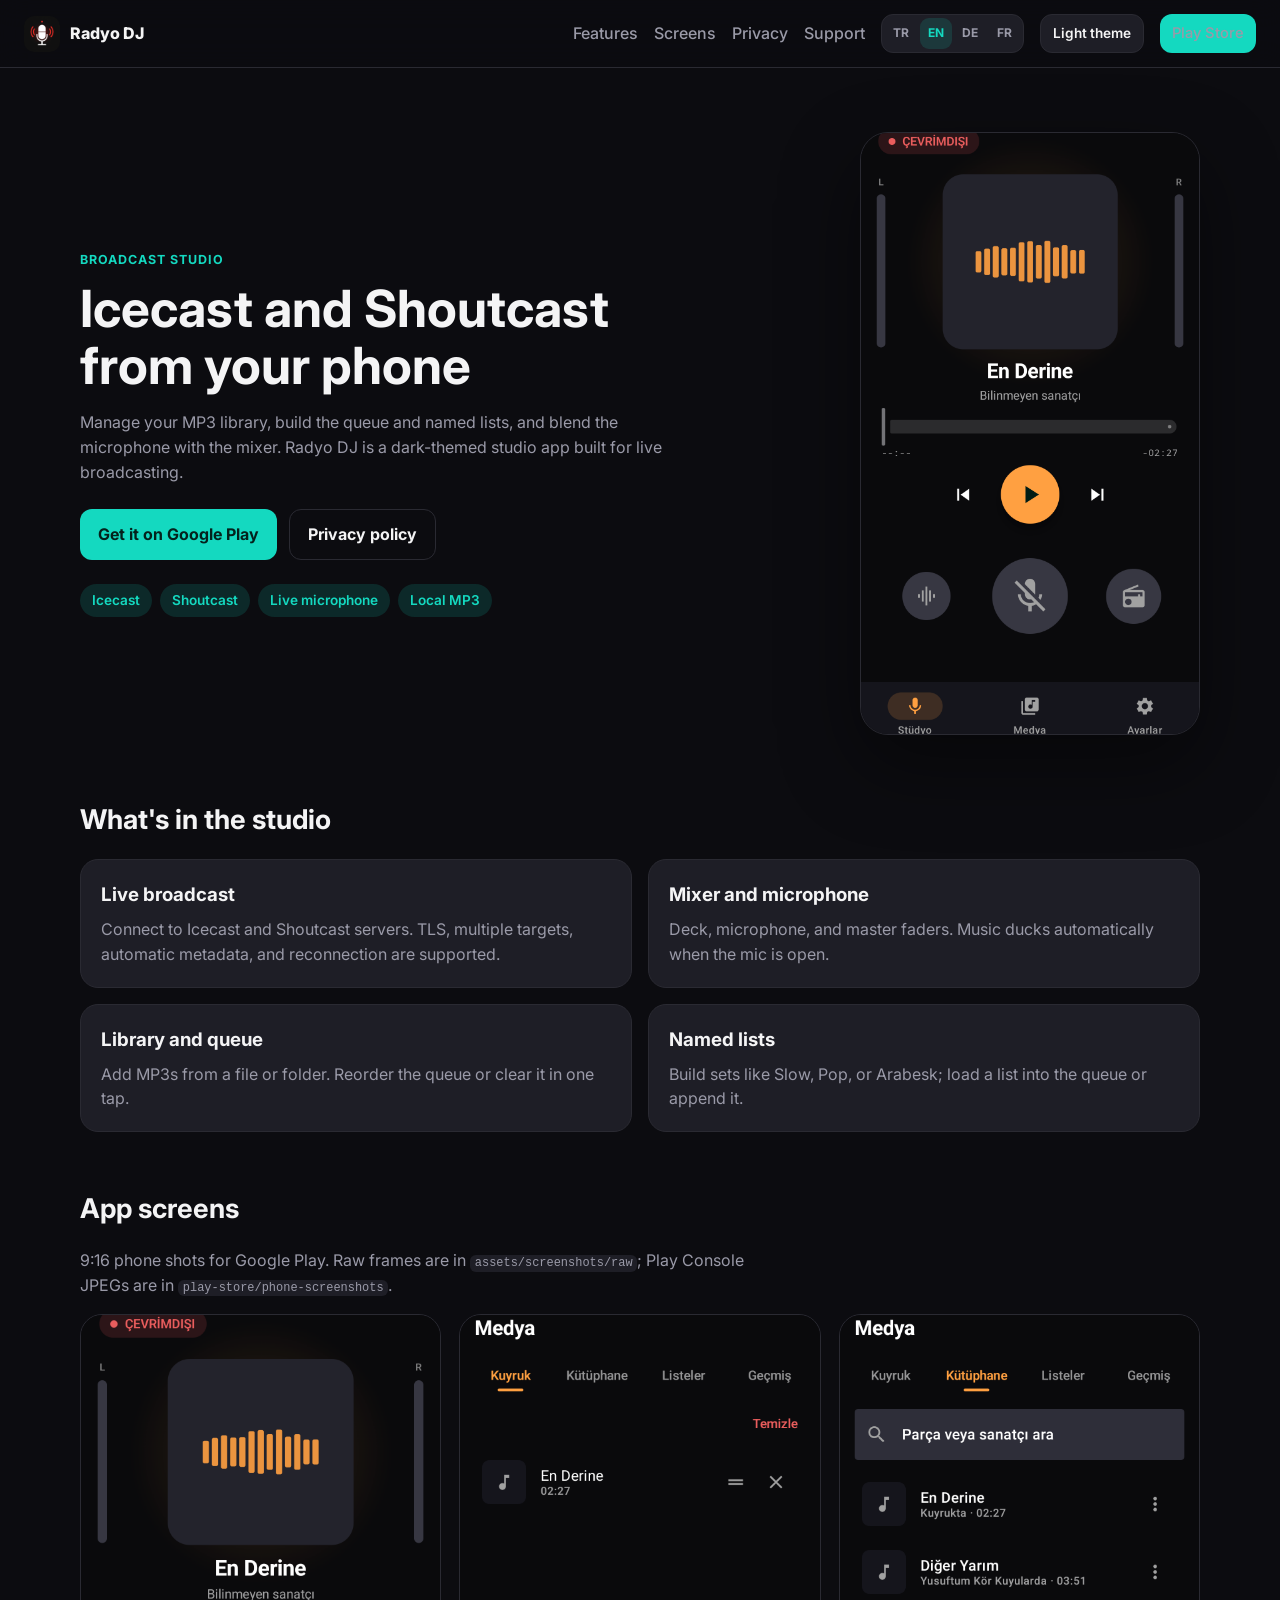
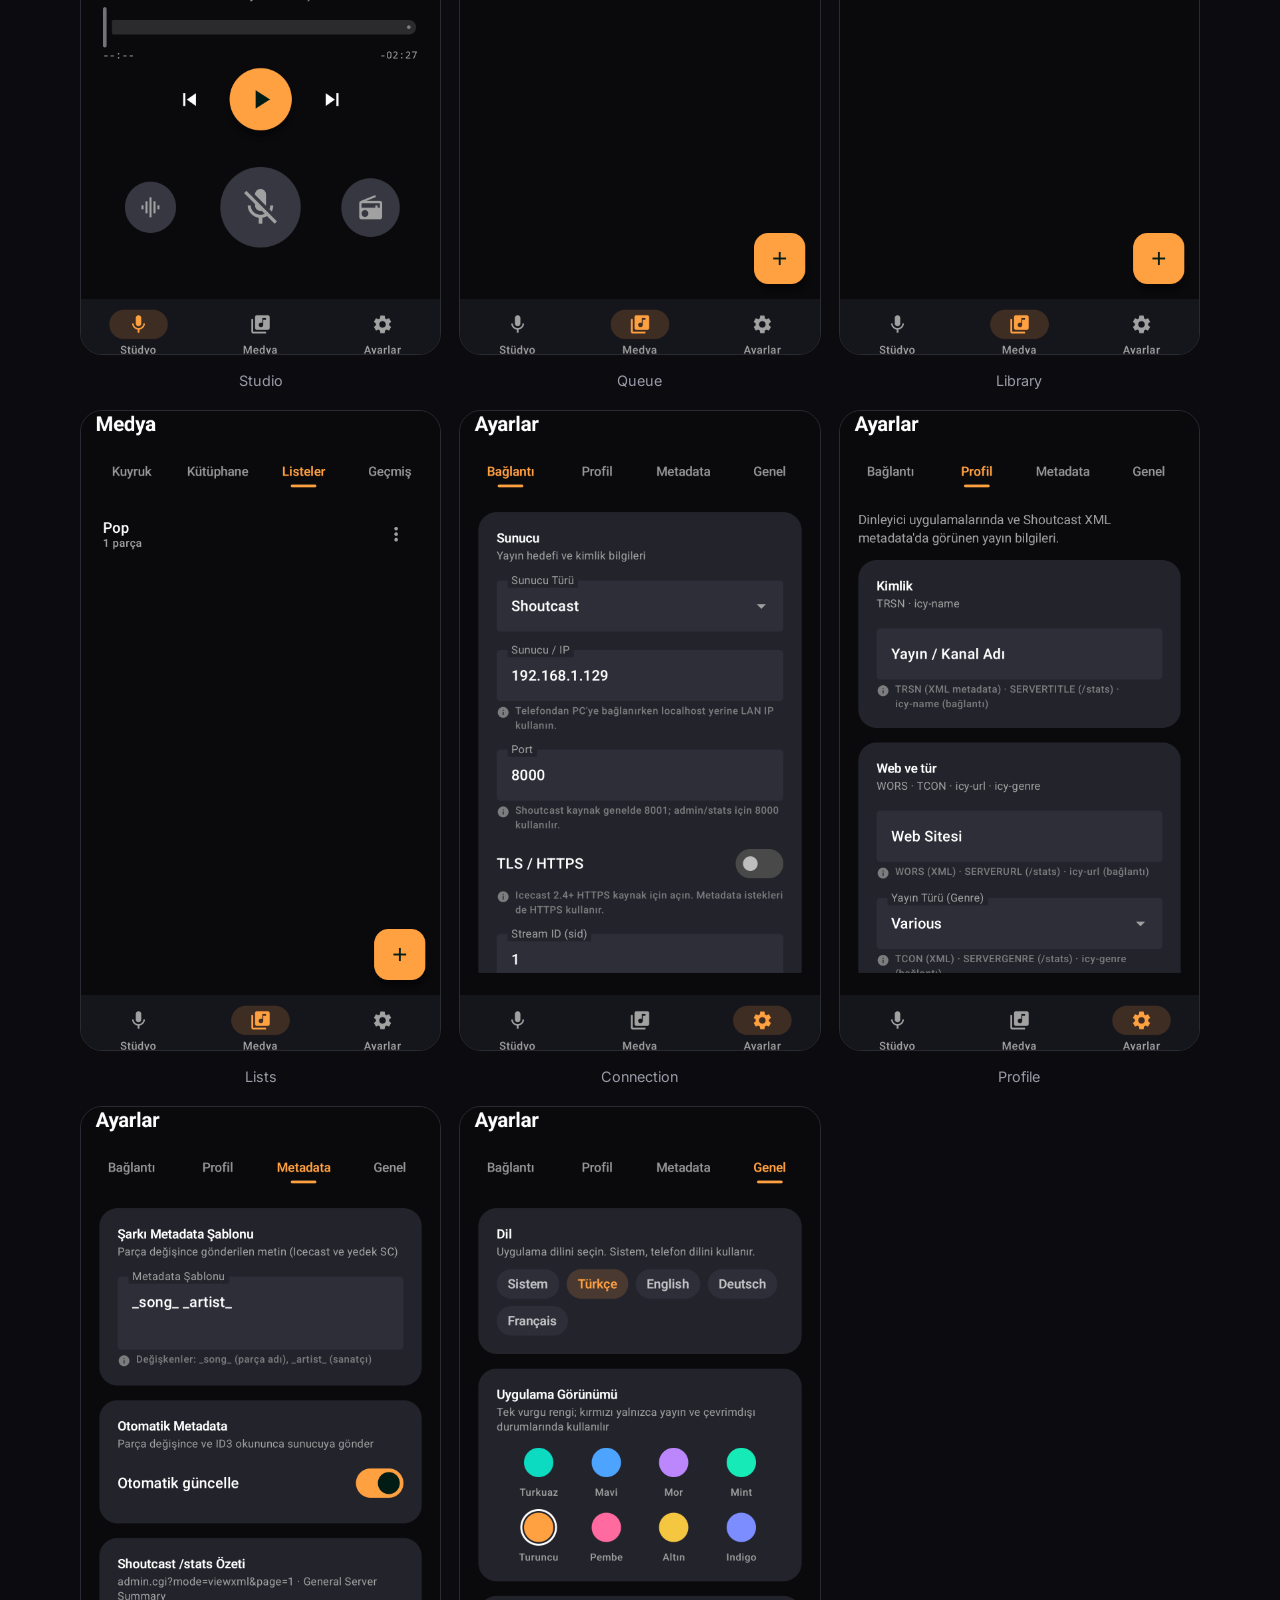
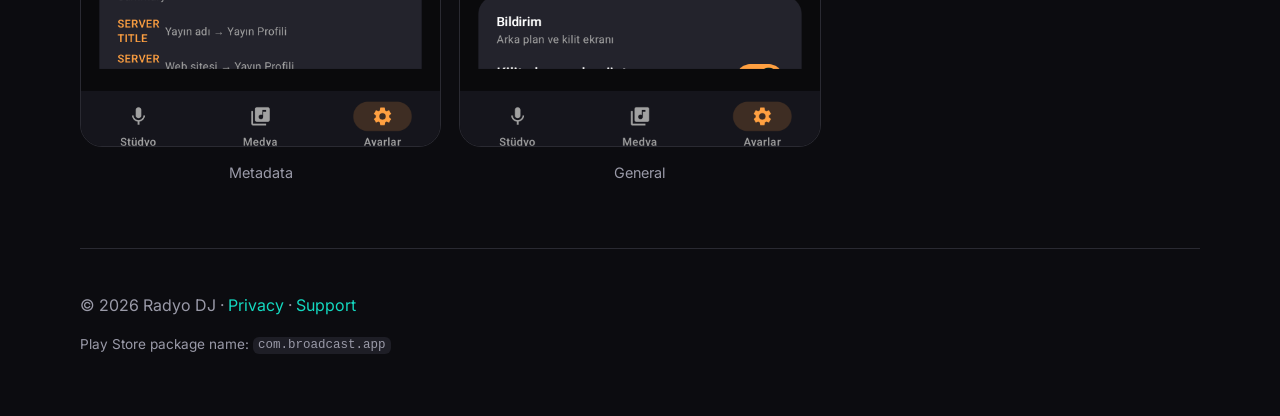
==== commit 4a6b57e2: "Add Turkish, English, German, and French site translations. Language is remembered across pages and " ====
--- a/index.html
+++ b/index.html
@@ -1,136 +1,160 @@
-<!DOCTYPE html>
-<html lang="tr" data-theme="dark">
-<head>
-  <meta charset="UTF-8" />
-  <meta name="viewport" content="width=device-width, initial-scale=1" />
-  <title>Radyo DJ — Icecast ve Shoutcast yayın stüdyosu</title>
-  <meta name="description" content="Radyo DJ ile telefondan Icecast ve Shoutcast yayını yapın. Kütüphane, kuyruk, isimli listeler, canlı mikrofon ve mikser tek uygulamada." />
-  <meta name="theme-color" content="#121214" />
-  <meta property="og:title" content="Radyo DJ — Icecast ve Shoutcast yayın stüdyosu" />
-  <meta property="og:description" content="Radyo DJ ile telefondan Icecast ve Shoutcast yayını yapın. Kütüphane, kuyruk, isimli listeler, canlı mikrofon ve mikser tek uygulamada." />
-  <meta property="og:type" content="website" />
-  <meta property="og:image" content="https://akibrahim5481.github.io/EUDjBroadcaster/assets/brand/icon-512.png" />
-  <link rel="icon" href="assets/brand/icon-round.png" />
-  <link rel="apple-touch-icon" href="assets/brand/icon-512.png" />
-  <link rel="preconnect" href="https://fonts.googleapis.com" />
-  <link rel="preconnect" href="https://fonts.gstatic.com" crossorigin />
-  <link href="https://fonts.googleapis.com/css2?family=Inter:wght@400;500;600;700;800&display=swap" rel="stylesheet" />
-  <link rel="stylesheet" href="styles.css?v=3" />
-  <script src="theme.js?v=3"></script>
-</head>
-<body>
-  <header class="nav">
-    <a class="brand" href="index.html">
-      <img src="assets/brand/icon-round.png" width="36" height="36" alt="Radyo DJ Logo" />
-      <span>Radyo DJ</span>
-    </a>
-    <nav>
-      <a href="index.html#ozellikler">Özellikler</a>
-      <a href="index.html#ekranlar">Ekranlar</a>
-      <a href="privacy.html">Gizlilik</a>
-      <a href="support.html">Destek</a>
-      <button type="button" class="theme-toggle" id="theme-toggle" aria-pressed="false" onclick="toggleTheme()">Açık tema</button>
-      <a class="btn btn-small"
-         href="https://play.google.com/store/apps/details?id=com.broadcast.app"
-         target="_blank"
-         rel="noopener noreferrer">Play Store</a>
-    </nav>
-  </header>
-
-  <main>
-    <section class="hero">
-      <div class="hero-copy">
-        <p class="eyebrow">Yayın stüdyosu</p>
-        <h1>Telefondan Icecast ve Shoutcast yayını</h1>
-        <p class="lede">
-          MP3 kütüphanenizi yönetin, kuyruğu ve isimli listeleri kurun, mikrofonu mikserle harmanlayın.
-          Radyo DJ, canlı yayın için tasarlanmış koyu temalı bir stüdyo uygulamasıdır.
-        </p>
-        <div class="hero-actions">
-          <a class="btn"
-             id="indir"
-             href="https://play.google.com/store/apps/details?id=com.broadcast.app"
-             target="_blank"
-             rel="noopener noreferrer">Google Play’den indir</a>
-          <a class="btn btn-ghost" href="privacy.html">Gizlilik politikası</a>
-        </div>
-        <ul class="pills">
-          <li>Icecast</li>
-          <li>Shoutcast</li>
-          <li>Canlı mikrofon</li>
-          <li>Yerel MP3</li>
-        </ul>
-      </div>
-      <div class="hero-art">
-        <img src="assets/screenshots/playstore/01-studio.png" alt="Radyo DJ stüdyo ekranı" />
-      </div>
-    </section>
-
-    <section id="ozellikler" class="features">
-      <h2>Stüdyoda ne var</h2>
-      <div class="grid">
-        <article>
-          <h3>Canlı yayın</h3>
-          <p>Icecast ve Shoutcast sunucularına bağlanın. TLS, çoklu hedef, otomatik metadata ve yeniden bağlanma desteklenir.</p>
-        </article>
-        <article>
-          <h3>Mikser ve mikrofon</h3>
-          <p>Deck, mikrofon ve master fader’lar. Mikrofon açıkken müzik otomatik kısılır.</p>
-        </article>
-        <article>
-          <h3>Kütüphane ve kuyruk</h3>
-          <p>Dosya veya klasörden MP3 ekleyin. Kuyruğu sıralayın veya tek dokunuşla temizleyin.</p>
-        </article>
-        <article>
-          <h3>İsimli listeler</h3>
-          <p>Slow, Pop, Arabesk gibi setler oluşturun; listeyi kuyruğa yükleyin veya ekleyin.</p>
-        </article>
-      </div>
-    </section>
-
-    <section id="ekranlar" class="shots">
-      <h2>Uygulama ekranları</h2>
-      <p class="section-lead">Google Play için 9:16 telefon görselleri. Ham kareler <code>assets/screenshots/raw</code> klasöründe; Play Console JPEG’leri <code>play-store/phone-screenshots</code> içindedir.</p>
-      <div class="shot-row">
-        <figure>
-          <img src="assets/screenshots/playstore/01-studio.png" alt="Stüdyo" loading="lazy" />
-          <figcaption>Stüdyo</figcaption>
-        </figure>
-        <figure>
-          <img src="assets/screenshots/playstore/02-media-queue.png" alt="Kuyruk" loading="lazy" />
-          <figcaption>Kuyruk</figcaption>
-        </figure>
-        <figure>
-          <img src="assets/screenshots/playstore/03-library.png" alt="Kütüphane" loading="lazy" />
-          <figcaption>Kütüphane</figcaption>
-        </figure>
-        <figure>
-          <img src="assets/screenshots/playstore/04-lists.png" alt="Listeler" loading="lazy" />
-          <figcaption>Listeler</figcaption>
-        </figure>
-        <figure>
-          <img src="assets/screenshots/playstore/06-settings-connection.png" alt="Bağlantı ayarları" loading="lazy" />
-          <figcaption>Bağlantı</figcaption>
-        </figure>
-        <figure>
-          <img src="assets/screenshots/playstore/07-settings-profile.png" alt="Yayın profili" loading="lazy" />
-          <figcaption>Profil</figcaption>
-        </figure>
-        <figure>
-          <img src="assets/screenshots/playstore/08-settings-metadata.png" alt="Metadata" loading="lazy" />
-          <figcaption>Metadata</figcaption>
-        </figure>
-        <figure>
-          <img src="assets/screenshots/playstore/09-settings-general.png" alt="Genel ayarlar" loading="lazy" />
-          <figcaption>Genel</figcaption>
-        </figure>
-      </div>
-    </section>
-  </main>
-
-  <footer>
-    <p>© <span id="y"></span> Radyo DJ · <a href="privacy.html">Gizlilik</a> · <a href="support.html">Destek</a></p>
-    <p class="fine">Play Store paket adı: <code>com.broadcast.app</code></p>
-  </footer>
-</body>
-</html>
+<!DOCTYPE html>
+<html lang="tr" data-theme="dark" data-page="index">
+<head>
+  <meta charset="UTF-8" />
+  <meta name="viewport" content="width=device-width, initial-scale=1" />
+  <title>Radyo DJ — Icecast ve Shoutcast yayın stüdyosu</title>
+  <meta name="description" content="Radyo DJ ile telefondan Icecast ve Shoutcast yayını yapın. Kütüphane, kuyruk, isimli listeler, canlı mikrofon ve mikser tek uygulamada." />
+  <meta name="theme-color" content="#121214" />
+  <meta property="og:title" content="Radyo DJ — Icecast ve Shoutcast yayın stüdyosu" />
+  <meta property="og:description" content="Radyo DJ ile telefondan Icecast ve Shoutcast yayını yapın. Kütüphane, kuyruk, isimli listeler, canlı mikrofon ve mikser tek uygulamada." />
+  <meta property="og:type" content="website" />
+  <meta property="og:locale" content="tr_TR" />
+  <meta property="og:image" content="https://akibrahim5481.github.io/EUDjBroadcaster/assets/brand/icon-512.png" />
+  <link rel="icon" href="assets/brand/icon-round.png" />
+  <link rel="apple-touch-icon" href="assets/brand/icon-512.png" />
+  <link rel="preconnect" href="https://fonts.googleapis.com" />
+  <link rel="preconnect" href="https://fonts.gstatic.com" crossorigin />
+  <link href="https://fonts.googleapis.com/css2?family=Inter:wght@400;500;600;700;800&display=swap" rel="stylesheet" />
+  <link rel="stylesheet" href="styles.css?v=4" />
+  <script src="theme.js?v=4"></script>
+  <script>
+    (function () {
+      try {
+        var l = localStorage.getItem("lang");
+        if (!l) l = ((navigator.language || "") + "").slice(0, 2).toLowerCase();
+        if (l === "en" || l === "de" || l === "fr") {
+          document.documentElement.setAttribute("lang", l);
+          document.documentElement.classList.add("i18n-pending");
+        }
+      } catch (e) { /* ignore */ }
+    })();
+  </script>
+</head>
+<body>
+  <header class="nav">
+    <a class="brand" href="index.html">
+      <img src="assets/brand/icon-round.png" width="36" height="36" alt="Radyo DJ Logo" />
+      <span>Radyo DJ</span>
+    </a>
+    <nav>
+      <a href="index.html#ozellikler" data-i18n="nav.features">Özellikler</a>
+      <a href="index.html#ekranlar" data-i18n="nav.screens">Ekranlar</a>
+      <a href="privacy.html" data-i18n="nav.privacy">Gizlilik</a>
+      <a href="support.html" data-i18n="nav.support">Destek</a>
+      <div class="lang-switch" role="group" data-i18n-aria="nav.langLabel" aria-label="Dil">
+        <button type="button" data-set-lang="tr">TR</button>
+        <button type="button" data-set-lang="en">EN</button>
+        <button type="button" data-set-lang="de">DE</button>
+        <button type="button" data-set-lang="fr">FR</button>
+      </div>
+      <button type="button" class="theme-toggle" id="theme-toggle" aria-pressed="false" onclick="toggleTheme()">Açık tema</button>
+      <a class="btn btn-small"
+         href="https://play.google.com/store/apps/details?id=com.broadcast.app"
+         target="_blank"
+         rel="noopener noreferrer">Play Store</a>
+    </nav>
+  </header>
+
+  <main>
+    <section class="hero">
+      <div class="hero-copy">
+        <p class="eyebrow" data-i18n="hero.eyebrow">Yayın stüdyosu</p>
+        <h1 data-i18n="hero.title">Telefondan Icecast ve Shoutcast yayını</h1>
+        <p class="lede" data-i18n="hero.lede">
+          MP3 kütüphanenizi yönetin, kuyruğu ve isimli listeleri kurun, mikrofonu mikserle harmanlayın.
+          Radyo DJ, canlı yayın için tasarlanmış koyu temalı bir stüdyo uygulamasıdır.
+        </p>
+        <div class="hero-actions">
+          <a class="btn"
+             id="indir"
+             href="https://play.google.com/store/apps/details?id=com.broadcast.app"
+             target="_blank"
+             rel="noopener noreferrer"
+             data-i18n="hero.download">Google Play’den indir</a>
+          <a class="btn btn-ghost" href="privacy.html" data-i18n="hero.privacy">Gizlilik politikası</a>
+        </div>
+        <ul class="pills">
+          <li>Icecast</li>
+          <li>Shoutcast</li>
+          <li data-i18n="hero.pillMic">Canlı mikrofon</li>
+          <li data-i18n="hero.pillMp3">Yerel MP3</li>
+        </ul>
+      </div>
+      <div class="hero-art">
+        <img src="assets/screenshots/playstore/01-studio.png" data-i18n-alt="hero.artAlt" alt="Radyo DJ stüdyo ekranı" />
+      </div>
+    </section>
+
+    <section id="ozellikler" class="features">
+      <h2 data-i18n="features.title">Stüdyoda ne var</h2>
+      <div class="grid">
+        <article>
+          <h3 data-i18n="features.liveTitle">Canlı yayın</h3>
+          <p data-i18n="features.liveBody">Icecast ve Shoutcast sunucularına bağlanın. TLS, çoklu hedef, otomatik metadata ve yeniden bağlanma desteklenir.</p>
+        </article>
+        <article>
+          <h3 data-i18n="features.mixerTitle">Mikser ve mikrofon</h3>
+          <p data-i18n="features.mixerBody">Deck, mikrofon ve master fader’lar. Mikrofon açıkken müzik otomatik kısılır.</p>
+        </article>
+        <article>
+          <h3 data-i18n="features.libraryTitle">Kütüphane ve kuyruk</h3>
+          <p data-i18n="features.libraryBody">Dosya veya klasörden MP3 ekleyin. Kuyruğu sıralayın veya tek dokunuşla temizleyin.</p>
+        </article>
+        <article>
+          <h3 data-i18n="features.listsTitle">İsimli listeler</h3>
+          <p data-i18n="features.listsBody">Slow, Pop, Arabesk gibi setler oluşturun; listeyi kuyruğa yükleyin veya ekleyin.</p>
+        </article>
+      </div>
+    </section>
+
+    <section id="ekranlar" class="shots">
+      <h2 data-i18n="shots.title">Uygulama ekranları</h2>
+      <p class="section-lead" data-i18n-html="shots.lead">Google Play için 9:16 telefon görselleri. Ham kareler <code>assets/screenshots/raw</code> klasöründe; Play Console JPEG’leri <code>play-store/phone-screenshots</code> içindedir.</p>
+      <div class="shot-row">
+        <figure>
+          <img src="assets/screenshots/playstore/01-studio.png" data-i18n-alt="shots.altStudio" alt="Stüdyo" loading="lazy" />
+          <figcaption data-i18n="shots.studio">Stüdyo</figcaption>
+        </figure>
+        <figure>
+          <img src="assets/screenshots/playstore/02-media-queue.png" data-i18n-alt="shots.altQueue" alt="Kuyruk" loading="lazy" />
+          <figcaption data-i18n="shots.queue">Kuyruk</figcaption>
+        </figure>
+        <figure>
+          <img src="assets/screenshots/playstore/03-library.png" data-i18n-alt="shots.altLibrary" alt="Kütüphane" loading="lazy" />
+          <figcaption data-i18n="shots.library">Kütüphane</figcaption>
+        </figure>
+        <figure>
+          <img src="assets/screenshots/playstore/04-lists.png" data-i18n-alt="shots.altLists" alt="Listeler" loading="lazy" />
+          <figcaption data-i18n="shots.lists">Listeler</figcaption>
+        </figure>
+        <figure>
+          <img src="assets/screenshots/playstore/06-settings-connection.png" data-i18n-alt="shots.altConnection" alt="Bağlantı ayarları" loading="lazy" />
+          <figcaption data-i18n="shots.connection">Bağlantı</figcaption>
+        </figure>
+        <figure>
+          <img src="assets/screenshots/playstore/07-settings-profile.png" data-i18n-alt="shots.altProfile" alt="Yayın profili" loading="lazy" />
+          <figcaption data-i18n="shots.profile">Profil</figcaption>
+        </figure>
+        <figure>
+          <img src="assets/screenshots/playstore/08-settings-metadata.png" data-i18n-alt="shots.altMetadata" alt="Metadata" loading="lazy" />
+          <figcaption data-i18n="shots.metadata">Metadata</figcaption>
+        </figure>
+        <figure>
+          <img src="assets/screenshots/playstore/09-settings-general.png" data-i18n-alt="shots.altGeneral" alt="Genel ayarlar" loading="lazy" />
+          <figcaption data-i18n="shots.general">Genel</figcaption>
+        </figure>
+      </div>
+    </section>
+  </main>
+
+  <footer>
+    <p>© <span id="y"></span> Radyo DJ · <a href="privacy.html" data-i18n="nav.privacy">Gizlilik</a> · <a href="support.html" data-i18n="nav.support">Destek</a></p>
+    <p class="fine"><span data-i18n="footer.package">Play Store paket adı:</span> <code>com.broadcast.app</code></p>
+  </footer>
+  <script src="i18n.js?v=4"></script>
+  <script>
+    setTimeout(function () { document.documentElement.classList.remove("i18n-pending"); }, 1200);
+  </script>
+</body>
+</html>
--- a/styles.css
+++ b/styles.css
@@ -50,6 +50,7 @@
   scroll-behavior: smooth;
   background: var(--bg);
 }
+html.i18n-pending body { visibility: hidden; }
 body {
   margin: 0;
   font-family: Inter, system-ui, -apple-system, sans-serif;
@@ -138,9 +139,37 @@
   cursor: pointer;
 }
 .theme-toggle:hover { border-color: var(--accent); }
-.theme-toggle:focus-visible {
+.theme-toggle:focus-visible,
+.lang-switch button:focus-visible {
   outline: 2px solid var(--accent);
   outline-offset: 2px;
+}
+
+.lang-switch {
+  display: inline-flex;
+  flex-shrink: 0;
+  align-items: center;
+  gap: 2px;
+  border: 1px solid var(--line);
+  background: var(--card);
+  border-radius: 12px;
+  padding: 3px;
+}
+.lang-switch button {
+  border: 0;
+  background: transparent;
+  color: var(--muted);
+  font: inherit;
+  font-weight: 700;
+  font-size: 0.75rem;
+  letter-spacing: 0.02em;
+  padding: 6px 8px;
+  border-radius: 9px;
+  cursor: pointer;
+}
+.lang-switch button.is-active {
+  background: var(--accent-dim);
+  color: var(--accent);
 }
 
 .hero, .features, .shots, .prose, footer {
